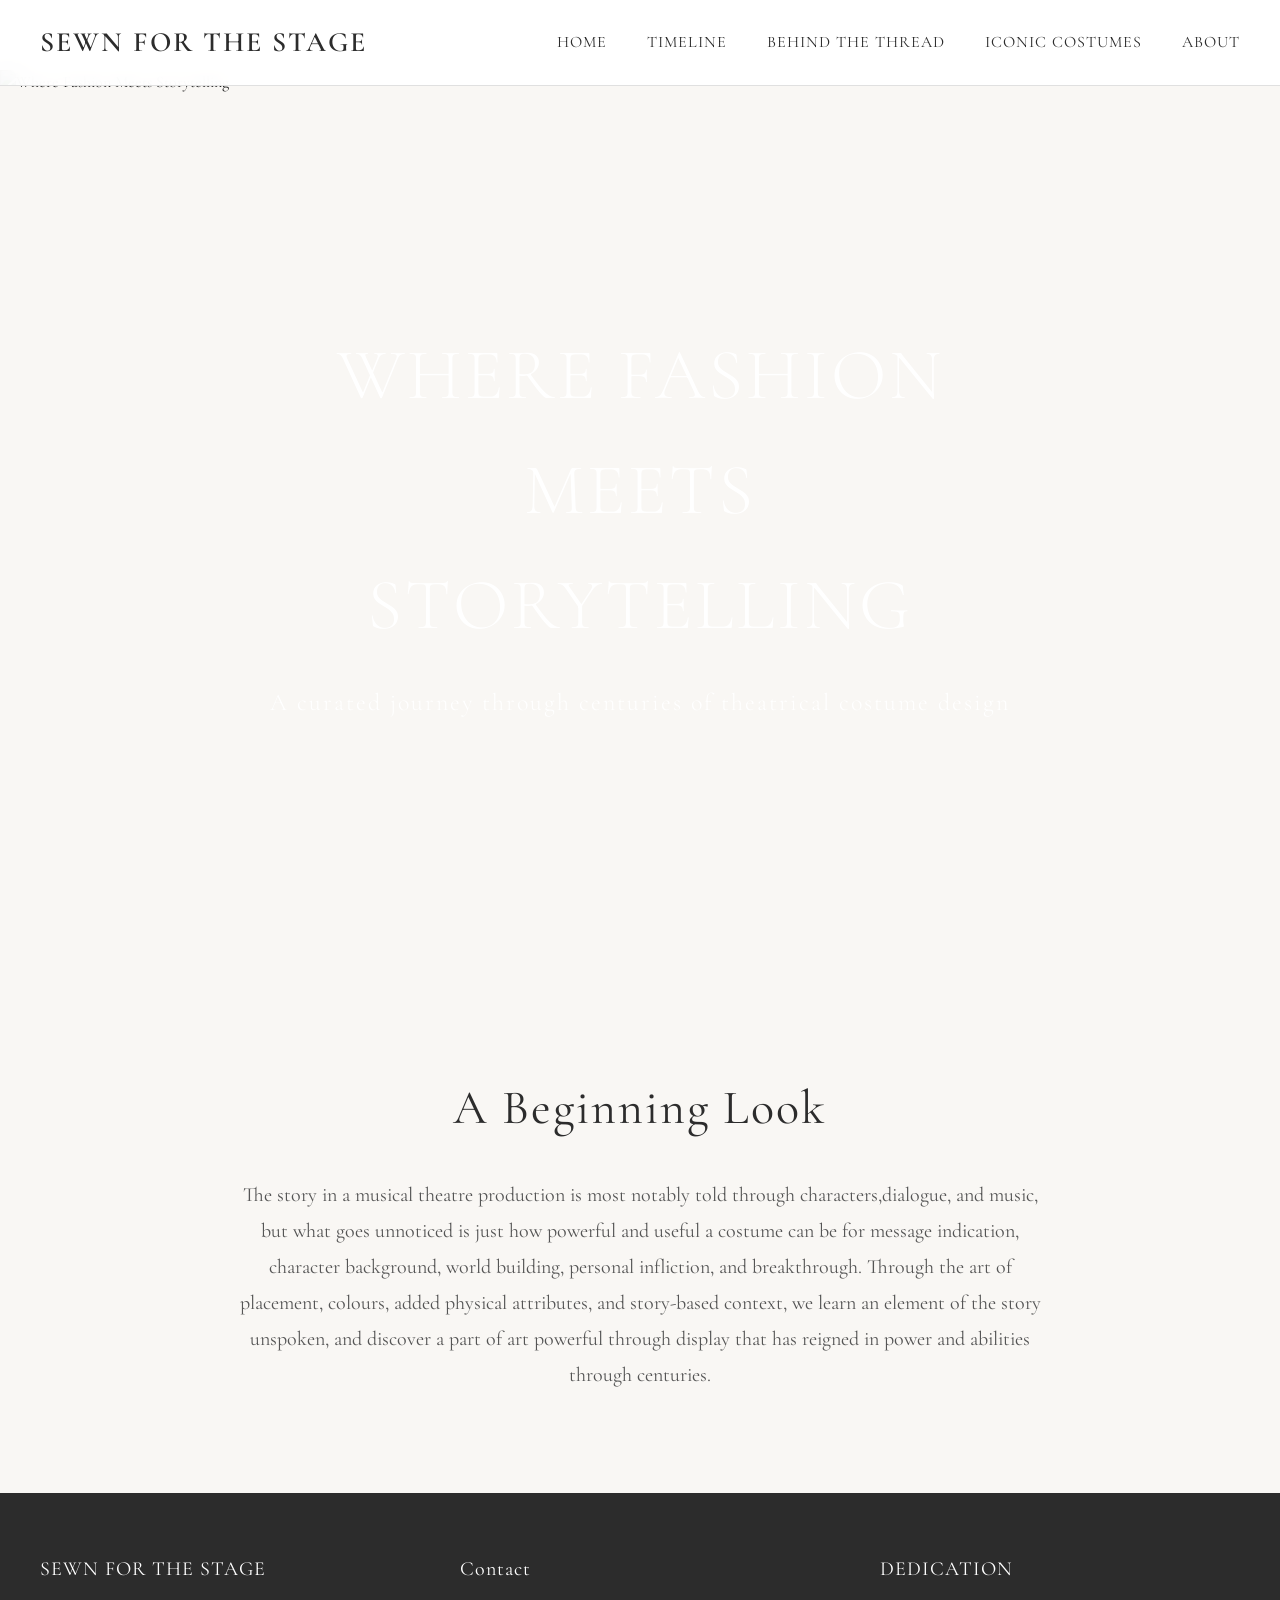
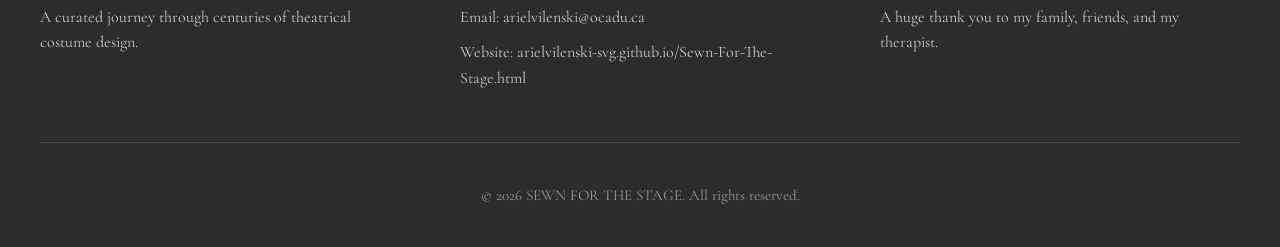
==== index.html @ 4f165902 "Update stylesheet link in index.html" ====
<!DOCTYPE html>
<html lang="en">
<head>
<meta charset="UTF-8">
<meta name="viewport" content="width=device-width, initial-scale=1.0">
<title>SEWN FOR THE STAGE</title>
<link rel="stylesheet" href="styles.css">
</head>

<body>

<header>
  <nav>
    <div class="logo">SEWN FOR THE STAGE</div>
    <div class="nav-links">
      <a href="index.html">HOME</a>
      <a href="timeline.html">TIMELINE</a>
      <a href="behindthethread.html">BEHIND THE THREAD</a>
      <a href="iconiccostumes.html">ICONIC COSTUMES</a>
      <a href="about.html">ABOUT</a>
    </div>
  </nav>
</header>
<section class="hero">
  <img class="hero-image" src="../images/cover-image.png" alt="Where Fashion Meets Storytelling">
  <div class="hero-content">
    <h1>WHERE FASHION MEETS STORYTELLING</h1>
    <p>A curated journey through centuries of theatrical costume design</p>
  </div>
</section>

<section class="intro">
  <div class="intro-content">
    <h2>A Beginning Look</h2>
    <p>The story in a musical theatre production is most notably told through characters,dialogue, and music, but what goes unnoticed is just how powerful and useful a costume can be for message indication, character background, world building, personal infliction, and breakthrough.

Through the art of placement, colours, added physical attributes, and story-based context, we learn an element of the story unspoken, and discover a part of art powerful through display that has reigned in power and abilities through centuries.

</p>
  </div>
</section>

<footer>
  <div class="footer-content">
    <div class="footer-section">
      <h4>SEWN FOR THE STAGE</h4>
      <p>A curated journey through centuries of theatrical costume design.</p>
    </div>
    <div class="footer-section">
      <h4>Contact</h4>
      <p>Email: arielvilenski@ocadu.ca</p>
      <a href="https://arielvilenski-svg.github.io/Sewn-For-The-Stage.html" target="_blank" rel="noopener noreferrer">Website: arielvilenski-svg.github.io/Sewn-For-The-Stage.html</a>
    </div>
    <div class="footer-section">
      <h4>DEDICATION</h4>
      <p>A huge thank you to my family, friends, and my therapist.</p>
    </div>
  </div>
  <div class="footer-bottom">
    <p>© 2026 SEWN FOR THE STAGE. All rights reserved.</p>
  </div>
</footer>

<script src="../js/script.js"></script>
</body>
</html>
---- styles.css ----
@import url('https://fonts.googleapis.com/css2?family=Cormorant+Garamond:wght@300;400;500;600&display=swap');

/* RESET & BASE */
*, *::before, *::after {
  box-sizing: border-box;
  margin: 0;
  padding: 0;
}

body {
  font-family: 'Cormorant Garamond', Georgia, serif;
  line-height: 1.6;
  color: #2c2c2c;
  background: #f9f7f4;
}

img { display: block; max-width: 100%; }
a { color: inherit; }

/* HEADER & NAV */
header {
  position: fixed;
  top: 0;
  width: 100%;
  background: rgba(255, 255, 255, 0.95);
  backdrop-filter: blur(10px);
  -webkit-backdrop-filter: blur(10px);
  border-bottom: 1px solid #e0e0e0;
  z-index: 1000;
}

nav {
  display: flex;
  justify-content: space-between;
  align-items: center;
  padding: 20px 40px;
  max-width: 1400px;
  margin: 0 auto;
}

.logo {
  font-size: 28px;
  font-weight: 600;
  letter-spacing: 2px;
  color: #2c2c2c;
  text-decoration: none;
}

.nav-links {
  display: flex;
  gap: 40px;
  list-style: none;
}

.nav-links a {
  text-decoration: none;
  color: #2c2c2c;
  font-size: 16px;
  letter-spacing: 1px;
  transition: color 0.3s;
}

.nav-links a:hover { color: #8b7355; }

/* HERO */
.hero {
  height: 100vh;
  position: relative;
  display: flex;
  align-items: center;
  justify-content: center;
  overflow: hidden;
  margin-top: 70px;
}

.hero-image {
  position: absolute;
  top: 0;
  left: 0;
  width: 100%;
  height: 100%;
  object-fit: cover;
  filter: brightness(0.7);
}

.hero-content {
  position: relative;
  z-index: 1;
  text-align: center;
  color: white;
  max-width: 800px;
  padding: 0 20px;
}

.hero-content h1 {
  font-size: 72px;
  margin-bottom: 20px;
  letter-spacing: 3px;
  font-weight: 300;
}

.hero-content p {
  font-size: 24px;
  letter-spacing: 2px;
  font-weight: 300;
}

/* INTRO */
.intro {
  padding: 100px 0;
  background: #f9f7f4;
}

.intro-content {
  max-width: 900px;
  margin: 0 auto;
  text-align: center;
  padding: 0 40px;
}

.intro-content h2 {
  font-size: 48px;
  margin-bottom: 30px;
  font-weight: 400;
  letter-spacing: 2px;
}

.intro-content p {
  font-size: 20px;
  line-height: 1.8;
  color: #555;
}

/* SECTION TITLE */
.section-title {
  text-align: center;
  font-size: 48px;
  margin-bottom: 60px;
  font-weight: 400;
  letter-spacing: 2px;
  color: #2c2c2c;
}

/* TIMELINE */
.timeline {
  padding: 100px 0;
  background: #f9f7f4;
}

.timeline-container {
  max-width: 1200px;
  margin: 0 auto;
  padding: 0 40px;
}

.timeline-item {
  display: grid;
  grid-template-columns: 1fr 1fr;
  gap: 60px;
  margin-bottom: 80px;
  align-items: center;
}

.timeline-item:nth-child(even) .timeline-content { order: 2; }
.timeline-item:nth-child(even) .timeline-image { order: 1; }

.timeline-image {
  width: 100%;
  height: 400px;
  overflow: hidden;
  border-radius: 2px;
}

.timeline-image img {
  width: 100%;
  height: 100%;
  object-fit: cover;
  transition: transform 0.4s ease;
}

.timeline-image img.zoomed-out-image {
  object-fit: contain;
  padding: 18px;
  background: #efe8dc;
  transform: scale(0.9);
}

.timeline-image img.lower-framed-image {
  object-position: center 28%;
}

.timeline-image img:hover { transform: scale(1.03); }

.timeline-image img.zoomed-out-image:hover {
  transform: scale(0.94);
}

.timeline-content h3 {
  font-size: 36px;
  margin-bottom: 15px;
  font-weight: 400;
  letter-spacing: 1px;
}

.timeline-content .era {
  font-size: 18px;
  color: #8b7355;
  margin-bottom: 15px;
  letter-spacing: 1px;
  font-style: italic;
}

.timeline-content p {
  font-size: 18px;
  line-height: 1.8;
  color: #555;
}

/* ABOUT PAGE */
.about-hero {
  padding: 160px 40px 80px;
  text-align: center;
  background: #f9f7f4;
}

.about-hero h1 {
  font-size: 60px;
  font-weight: 300;
  letter-spacing: 3px;
  margin-bottom: 20px;
}

.about-hero p {
  font-size: 22px;
  color: #555;
  max-width: 700px;
  margin: 0 auto;
  line-height: 1.8;
}

.about-layout {
  max-width: 1200px;
  margin: 0 auto;
  padding: 80px 40px;
  display: grid;
  grid-template-columns: 2fr 1fr;
  gap: 80px;
  align-items: start;
}

.about-text h2 {
  font-size: 42px;
  font-weight: 400;
  letter-spacing: 2px;
  margin-bottom: 30px;
}

.about-text p {
  font-size: 20px;
  line-height: 1.9;
  color: #555;
  margin-bottom: 24px;
}

.about-side h3 {
  font-size: 28px;
  font-weight: 400;
  letter-spacing: 1px;
  margin-bottom: 20px;
  color: #2c2c2c;
}

.about-side p,
.about-side li {
  font-size: 18px;
  color: #555;
  line-height: 1.8;
  margin-bottom: 12px;
}

.about-side ul { list-style: none; padding: 0; }
.about-side ul li::before { content: '— '; color: #8b7355; }

.about-text ul {
  list-style: none;
  padding: 0;
  margin-bottom: 24px;
}

.about-text li {
  font-size: 20px;
  color: #555;
  line-height: 1.8;
  margin-bottom: 12px;
  padding-left: 24px;
  position: relative;
}

.about-text li::before {
  content: '\2014\00a0';
  color: #8b7355;
  position: absolute;
  left: 0;
}

.about-side img {
  width: 100%;
  height: auto;
  border-radius: 2px;
  display: block;
}

.caption {
  font-size: 14px;
  color: #888;
  margin-top: 10px;
  font-style: italic;
  line-height: 1.5;
}

/* GALLERY / BEHIND THE THREAD */
.gallery-page {
  padding: 120px 40px 80px;
  max-width: 1400px;
  margin: 0 auto;
}

.gallery-section { margin-bottom: 80px; }

.gallery-section h2 {
  font-size: 36px;
  font-weight: 400;
  letter-spacing: 2px;
  margin-bottom: 30px;
  color: #2c2c2c;
}

.gallery-grid {
  display: grid;
  grid-template-columns: repeat(3, 1fr);
  gap: 20px;
}

.gallery-item {
  overflow: hidden;
  border-radius: 2px;
  cursor: pointer;
}

.gallery-item img {
  width: 100%;
  height: 300px;
  object-fit: cover;
  transition: transform 0.4s ease;
  display: block;
}

.gallery-item img:hover { transform: scale(1.04); }

.behind-thread-page .gallery-item {
  overflow: visible;
  cursor: default;
}

.behind-thread-page .gallery-item img:hover {
  transform: none;
}

.behind-thread-page .image-subheading {
  margin-top: 12px;
  font-size: 20px;
  line-height: 1.5;
  font-weight: 400;
  letter-spacing: 0.3px;
  color: #555;
}

/* LIGHTBOX */
.lightbox {
  display: none;
  position: fixed;
  inset: 0;
  background: rgba(0, 0, 0, 0.9);
  z-index: 2000;
  align-items: center;
  justify-content: center;
}

.lightbox.active { display: flex; }

.lightbox-panel {
  width: min(92vw, 980px);
  display: grid;
  gap: 14px;
}

.lightbox img {
  max-width: 90vw;
  max-height: 70vh;
  width: 100%;
  object-fit: contain;
  border-radius: 2px;
}

.lightbox-textbox {
  background: rgba(255, 255, 255, 0.96);
  color: #2c2c2c;
  padding: 18px 20px;
  border-radius: 2px;
}

.lightbox-textbox h3 {
  font-size: 26px;
  font-weight: 500;
  letter-spacing: 0.5px;
  margin-bottom: 6px;
}

.lightbox-textbox p {
  font-size: 18px;
  line-height: 1.6;
  color: #555;
}

.lightbox .close {
  position: absolute;
  top: 24px;
  right: 36px;
  font-size: 48px;
  color: white;
  cursor: pointer;
  line-height: 1;
  font-family: sans-serif;
  opacity: 0.8;
  transition: opacity 0.2s;
}

.lightbox .close:hover { opacity: 1; }

/* MODAL */
.modal-overlay {
  display: none;
  position: fixed;
  inset: 0;
  background: rgba(0, 0, 0, 0.75);
  z-index: 2000;
  align-items: center;
  justify-content: center;
}

.modal-overlay.active { display: flex; }

.modal {
  background: #fff;
  max-width: 700px;
  width: 90%;
  max-height: 90vh;
  overflow-y: auto;
  padding: 50px;
  position: relative;
  border-radius: 2px;
}

.modal h2 {
  font-size: 36px;
  font-weight: 400;
  letter-spacing: 1px;
  margin-bottom: 10px;
}

.modal .era {
  font-size: 18px;
  color: #8b7355;
  font-style: italic;
  margin-bottom: 20px;
}

.modal p { font-size: 18px; line-height: 1.8; color: #555; }

.modal-close {
  position: absolute;
  top: 20px;
  right: 24px;
  font-size: 32px;
  background: none;
  border: none;
  cursor: pointer;
  color: #2c2c2c;
  line-height: 1;
  font-family: sans-serif;
  opacity: 0.6;
  transition: opacity 0.2s;
}

.modal-close:hover { opacity: 1; }

/* FOOTER */
footer {
  background: #2c2c2c;
  color: white;
  padding: 60px 40px 40px;
}

.footer-content {
  max-width: 1400px;
  margin: 0 auto;
  display: grid;
  grid-template-columns: repeat(3, 1fr);
  gap: 60px;
  margin-bottom: 40px;
}

.footer-section h4 {
  font-size: 20px;
  margin-bottom: 20px;
  font-weight: 400;
  letter-spacing: 1px;
}

.footer-section p,
.footer-section a {
  font-size: 16px;
  color: #ccc;
  text-decoration: none;
  display: block;
  margin-bottom: 10px;
  line-height: 1.6;
}

.footer-section a:hover { color: #8b7355; }

.footer-bottom {
  text-align: center;
  padding-top: 40px;
  border-top: 1px solid #444;
  color: #999;
  font-size: 15px;
}

/* RESPONSIVE 968px */
@media (max-width: 968px) {
  .timeline-item { grid-template-columns: 1fr; gap: 30px; }
  .timeline-item:nth-child(even) .timeline-content,
  .timeline-item:nth-child(even) .timeline-image { order: initial; }
  .hero-content h1 { font-size: 48px; }
  .about-layout { grid-template-columns: 1fr; gap: 40px; }
  .footer-content { grid-template-columns: 1fr; gap: 40px; }
  .gallery-grid { grid-template-columns: repeat(2, 1fr); }
}

/* RESPONSIVE 640px */
@media (max-width: 640px) {
  nav { padding: 20px; flex-direction: column; gap: 16px; }
  .nav-links { gap: 20px; flex-wrap: wrap; justify-content: center; }
  .hero-content h1 { font-size: 36px; }
  .hero-content p { font-size: 18px; }
  .section-title { font-size: 36px; }
  .intro-content h2 { font-size: 36px; }
  .about-hero h1 { font-size: 42px; }
  .timeline-image { height: 260px; }
  .gallery-grid { grid-template-columns: 1fr; }
  .gallery-page { padding: 120px 20px 60px; }
  .timeline-container { padding: 0 20px; }
  footer { padding: 40px 20px 30px; }

  .lightbox-panel {
    width: min(94vw, 700px);
    gap: 10px;
  }

  .lightbox img {
    max-height: 60vh;
  }

  .lightbox-textbox h3 {
    font-size: 22px;
  }

  .lightbox-textbox p {
    font-size: 16px;
  }

  .behind-thread-page .image-subheading {
    font-size: 18px;
  }
}
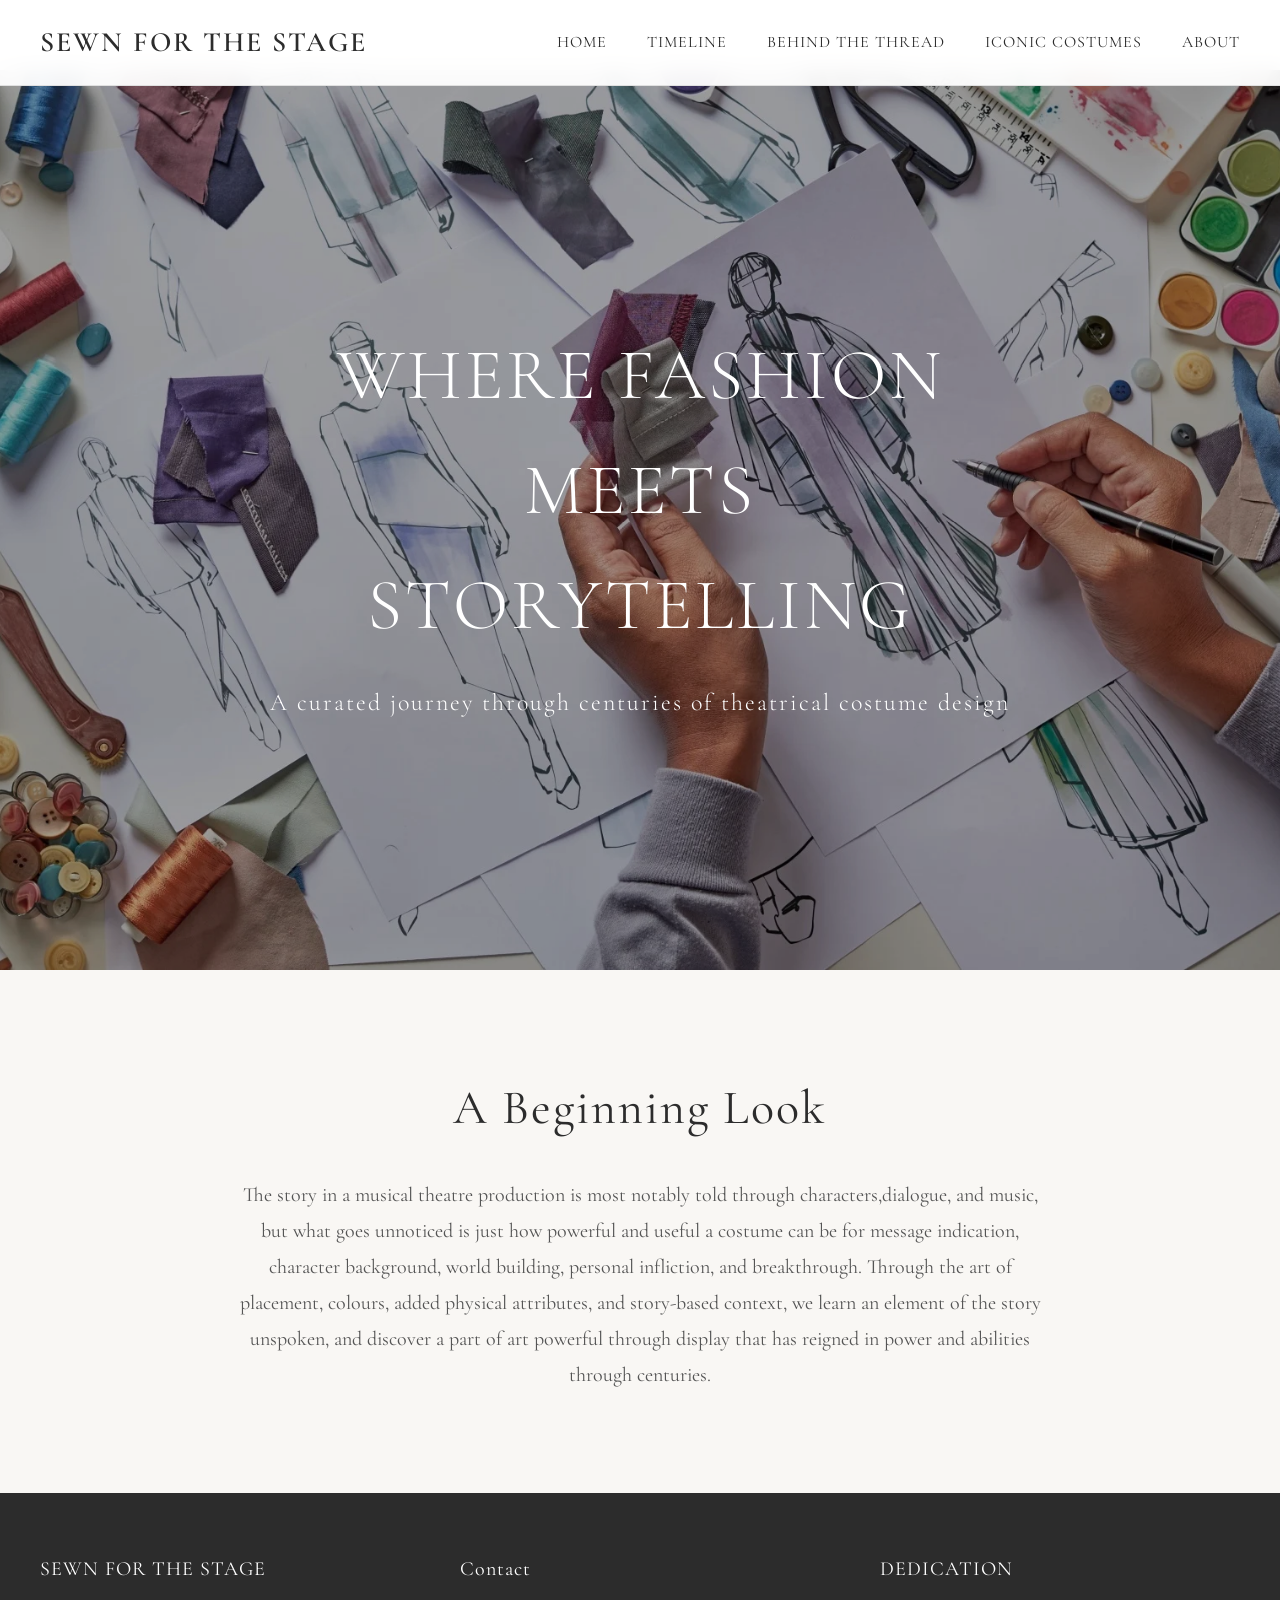
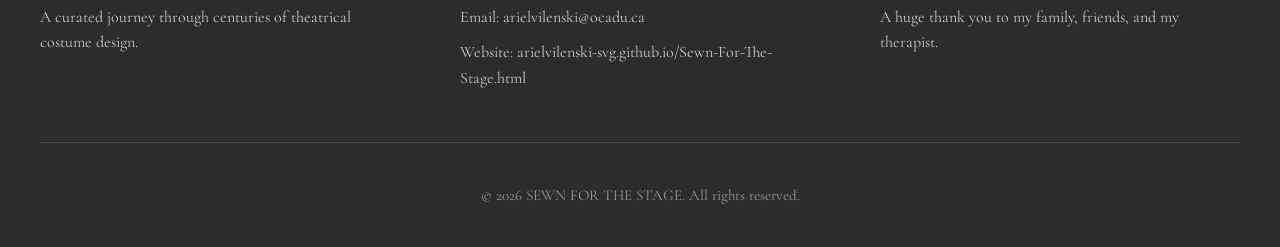
==== commit 85a0f03c: "Add mobile responsive improvements with hamburger menu and better scaling Agent-Logs-Url: https://gi" ====
--- a/index.html
+++ b/index.html
@@ -12,7 +12,12 @@
 <header>
   <nav>
     <div class="logo">SEWN FOR THE STAGE</div>
-    <div class="nav-links">
+    <button class="hamburger" id="hamburger" aria-label="Toggle navigation" aria-expanded="false">
+      <span></span>
+      <span></span>
+      <span></span>
+    </button>
+    <div class="nav-links" id="nav-links">
       <a href="index.html">HOME</a>
       <a href="timeline.html">TIMELINE</a>
       <a href="behindthethread.html">BEHIND THE THREAD</a>
@@ -22,7 +27,7 @@
   </nav>
 </header>
 <section class="hero">
-  <img class="hero-image" src="../images/cover-image.png" alt="Where Fashion Meets Storytelling">
+  <img class="hero-image" src="images/cover-image.png" alt="Where Fashion Meets Storytelling">
   <div class="hero-content">
     <h1>WHERE FASHION MEETS STORYTELLING</h1>
     <p>A curated journey through centuries of theatrical costume design</p>
@@ -61,6 +66,6 @@
   </div>
 </footer>
 
-<script src="../js/script.js"></script>
+<script src="script.js"></script>
 </body>
 </html>
--- a/styles.css
+++ b/styles.css
@@ -61,6 +61,32 @@
 }
 
 .nav-links a:hover { color: #8b7355; }
+
+/* HAMBURGER MENU BUTTON */
+.hamburger {
+  display: none;
+  flex-direction: column;
+  justify-content: center;
+  gap: 5px;
+  background: none;
+  border: none;
+  cursor: pointer;
+  padding: 4px;
+  z-index: 1001;
+}
+
+.hamburger span {
+  display: block;
+  width: 24px;
+  height: 2px;
+  background: #2c2c2c;
+  border-radius: 2px;
+  transition: transform 0.3s ease, opacity 0.3s ease;
+}
+
+.hamburger.open span:nth-child(1) { transform: translateY(7px) rotate(45deg); }
+.hamburger.open span:nth-child(2) { opacity: 0; transform: scaleX(0); }
+.hamburger.open span:nth-child(3) { transform: translateY(-7px) rotate(-45deg); }
 
 /* HERO */
 .hero {
@@ -548,39 +574,94 @@
   .gallery-grid { grid-template-columns: repeat(2, 1fr); }
 }
 
-/* RESPONSIVE 640px */
+/* RESPONSIVE 768px (TABLET) */
+@media (max-width: 768px) {
+  /* Hamburger menu */
+  .hamburger { display: flex; }
+  nav { padding: 16px 24px; position: relative; }
+  .nav-links {
+    display: none;
+    position: absolute;
+    top: 100%;
+    left: 0;
+    right: 0;
+    flex-direction: column;
+    background: rgba(255, 255, 255, 0.98);
+    padding: 16px 24px;
+    gap: 14px;
+    border-bottom: 1px solid #e0e0e0;
+    z-index: 999;
+  }
+  .nav-links.open { display: flex; }
+  .logo { font-size: 20px; letter-spacing: 1px; }
+  .hero-content h1 { font-size: 42px; }
+  .hero-content p { font-size: 20px; }
+  .intro { padding: 70px 0; }
+  .intro-content h2 { font-size: 40px; }
+  .intro-content p { font-size: 18px; }
+  .section-title { font-size: 40px; margin-bottom: 45px; }
+  .timeline { padding: 70px 0; }
+  .timeline-content h3 { font-size: 30px; }
+  .about-hero { padding: 130px 30px 60px; }
+  .about-hero h1 { font-size: 48px; }
+  .about-layout { padding: 60px 30px; }
+  .gallery-page { padding: 110px 30px 60px; }
+  .gallery-section h2 { font-size: 32px; }
+}
+
+/* RESPONSIVE 640px (MOBILE) */
 @media (max-width: 640px) {
-  nav { padding: 20px; flex-direction: column; gap: 16px; }
-  .nav-links { gap: 20px; flex-wrap: wrap; justify-content: center; }
-  .hero-content h1 { font-size: 36px; }
-  .hero-content p { font-size: 18px; }
-  .section-title { font-size: 36px; }
-  .intro-content h2 { font-size: 36px; }
-  .about-hero h1 { font-size: 42px; }
-  .timeline-image { height: 260px; }
-  .gallery-grid { grid-template-columns: 1fr; }
-  .gallery-page { padding: 120px 20px 60px; }
+  nav { padding: 16px 20px; }
+  .logo { font-size: 18px; }
+
+  /* Hero */
+  .hero { height: 80vh; min-height: 480px; }
+  .hero-content h1 { font-size: 30px; letter-spacing: 1px; }
+  .hero-content p { font-size: 16px; letter-spacing: 1px; }
+
+  /* Typography */
+  .section-title { font-size: 28px; margin-bottom: 36px; }
+  .intro { padding: 56px 0; }
+  .intro-content { padding: 0 20px; }
+  .intro-content h2 { font-size: 28px; }
+  .intro-content p { font-size: 16px; }
+
+  /* Timeline */
+  .timeline { padding: 56px 0; }
   .timeline-container { padding: 0 20px; }
+  .timeline-image { height: 220px; }
+  .timeline-item { margin-bottom: 50px; }
+  .timeline-content h3 { font-size: 24px; }
+  .timeline-content .era { font-size: 15px; }
+  .timeline-content p { font-size: 16px; }
+
+  /* About */
+  .about-hero { padding: 110px 20px 44px; }
+  .about-hero h1 { font-size: 34px; }
+  .about-hero p { font-size: 17px; }
+  .about-layout { padding: 40px 20px; }
+  .about-text h2 { font-size: 28px; }
+  .about-text p, .about-text li { font-size: 16px; }
+  .about-side h3 { font-size: 22px; }
+
+  /* Gallery */
+  .gallery-grid { grid-template-columns: 1fr; gap: 16px; }
+  .gallery-page { padding: 100px 16px 50px; }
+  .gallery-section h2 { font-size: 26px; }
+  .gallery-item img { height: 240px; }
+  .behind-thread-page .image-subheading { font-size: 15px; }
+
+  /* Lightbox */
+  .lightbox-panel { width: min(94vw, 700px); gap: 10px; }
+  .lightbox img { max-height: 55vh; }
+  .lightbox-textbox h3 { font-size: 20px; }
+  .lightbox-textbox p { font-size: 15px; }
+  .lightbox .close { top: 12px; right: 16px; font-size: 36px; }
+
+  /* Footer */
   footer { padding: 40px 20px 30px; }
-
-  .lightbox-panel {
-    width: min(94vw, 700px);
-    gap: 10px;
-  }
-
-  .lightbox img {
-    max-height: 60vh;
-  }
-
-  .lightbox-textbox h3 {
-    font-size: 22px;
-  }
-
-  .lightbox-textbox p {
-    font-size: 16px;
-  }
-
-  .behind-thread-page .image-subheading {
-    font-size: 18px;
-  }
-}
+  .footer-content { gap: 28px; }
+  .footer-section h4 { font-size: 17px; }
+  .footer-section p, .footer-section a { font-size: 14px; }
+  .footer-bottom { font-size: 13px; }
+}
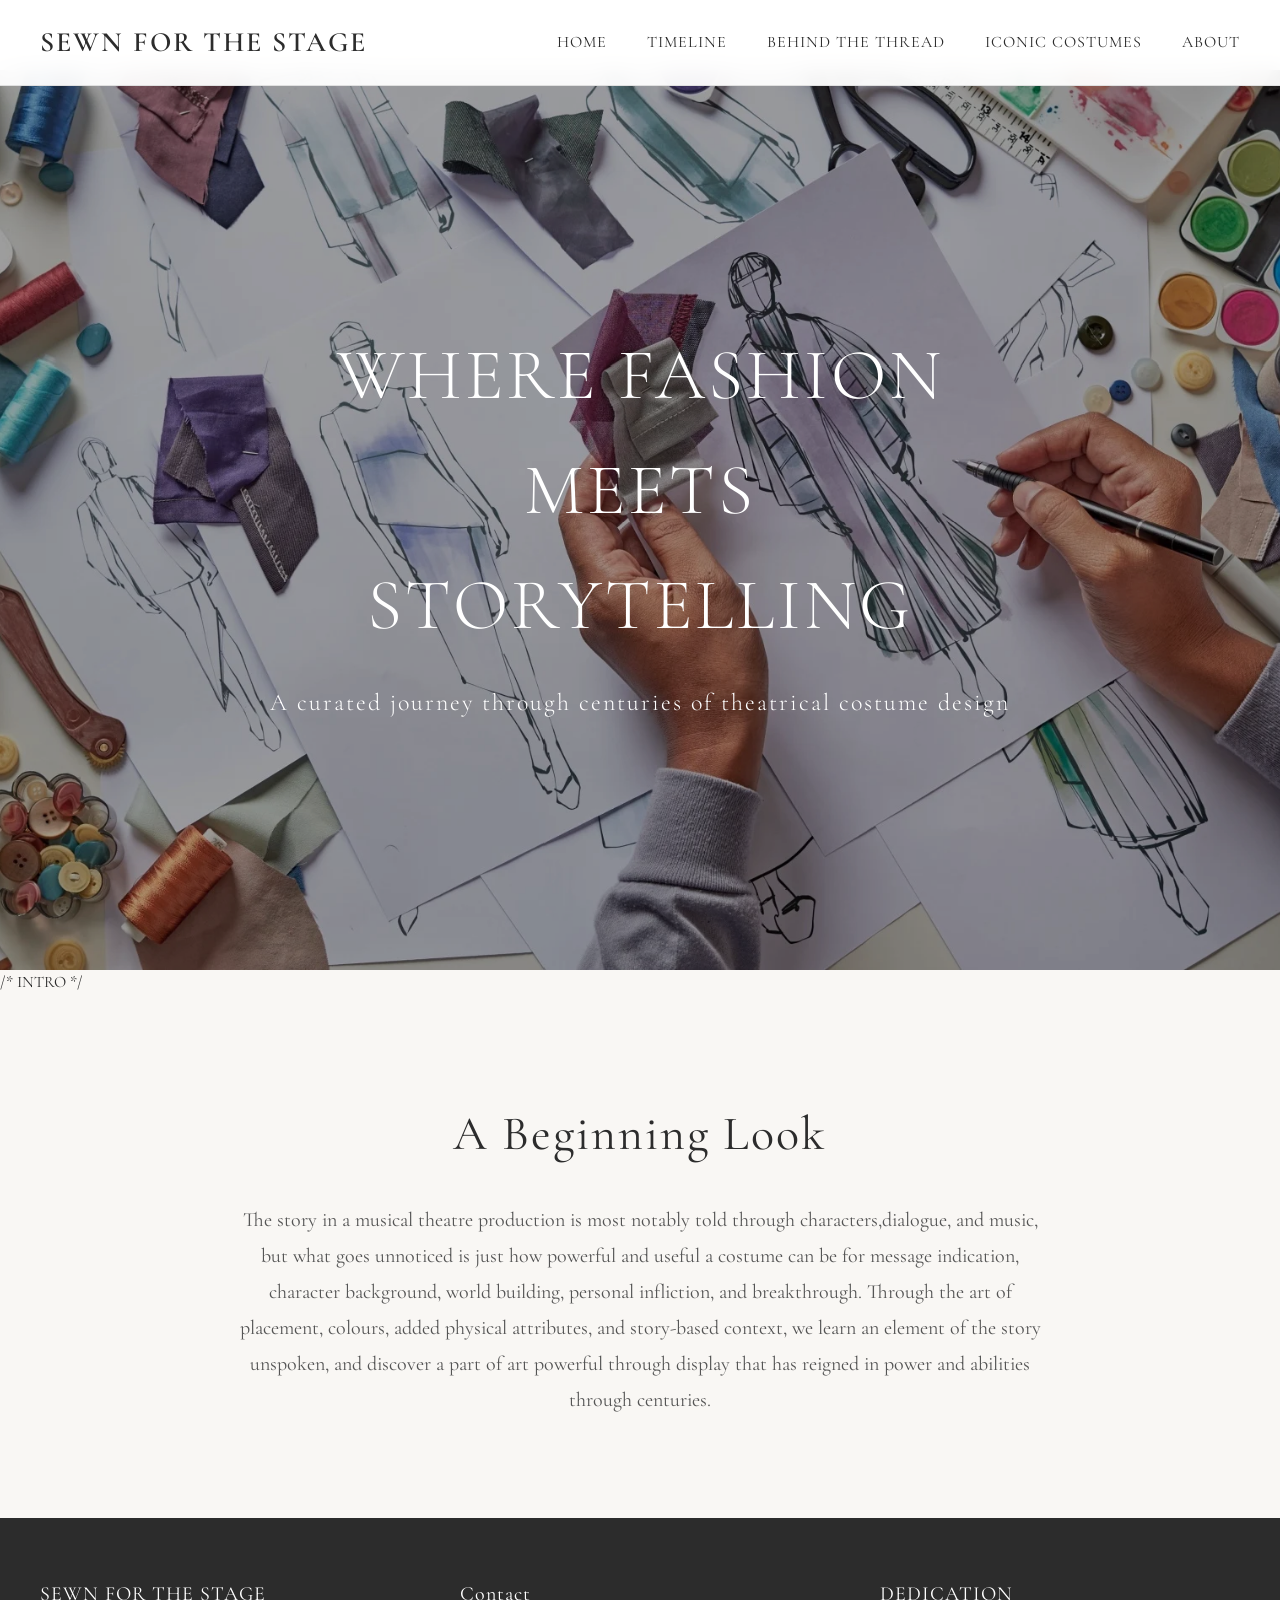
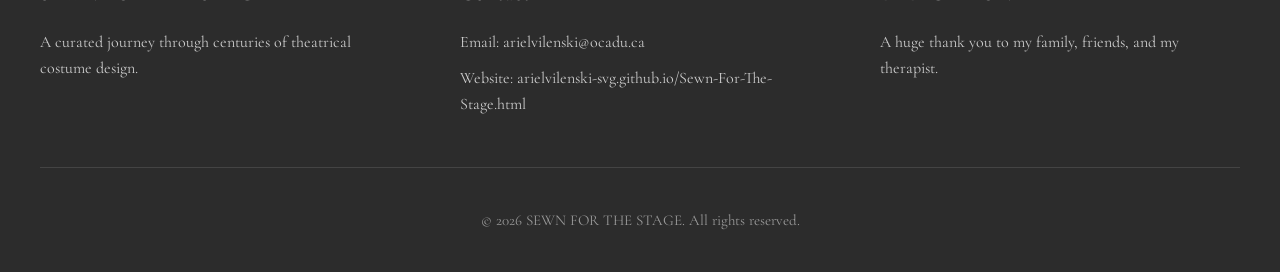
==== commit 9be060d6: "Update index.html" ====
--- a/index.html
+++ b/index.html
@@ -33,7 +33,7 @@
     <p>A curated journey through centuries of theatrical costume design</p>
   </div>
 </section>
-
+/* INTRO */
 <section class="intro">
   <div class="intro-content">
     <h2>A Beginning Look</h2>
--- a/styles.css
+++ b/styles.css
@@ -344,7 +344,7 @@
   line-height: 1.5;
 }
 
-/* GALLERY / BEHIND THE THREAD */
+/* BEHIND THE THREAD */
 .gallery-page {
   padding: 120px 40px 80px;
   max-width: 1400px;
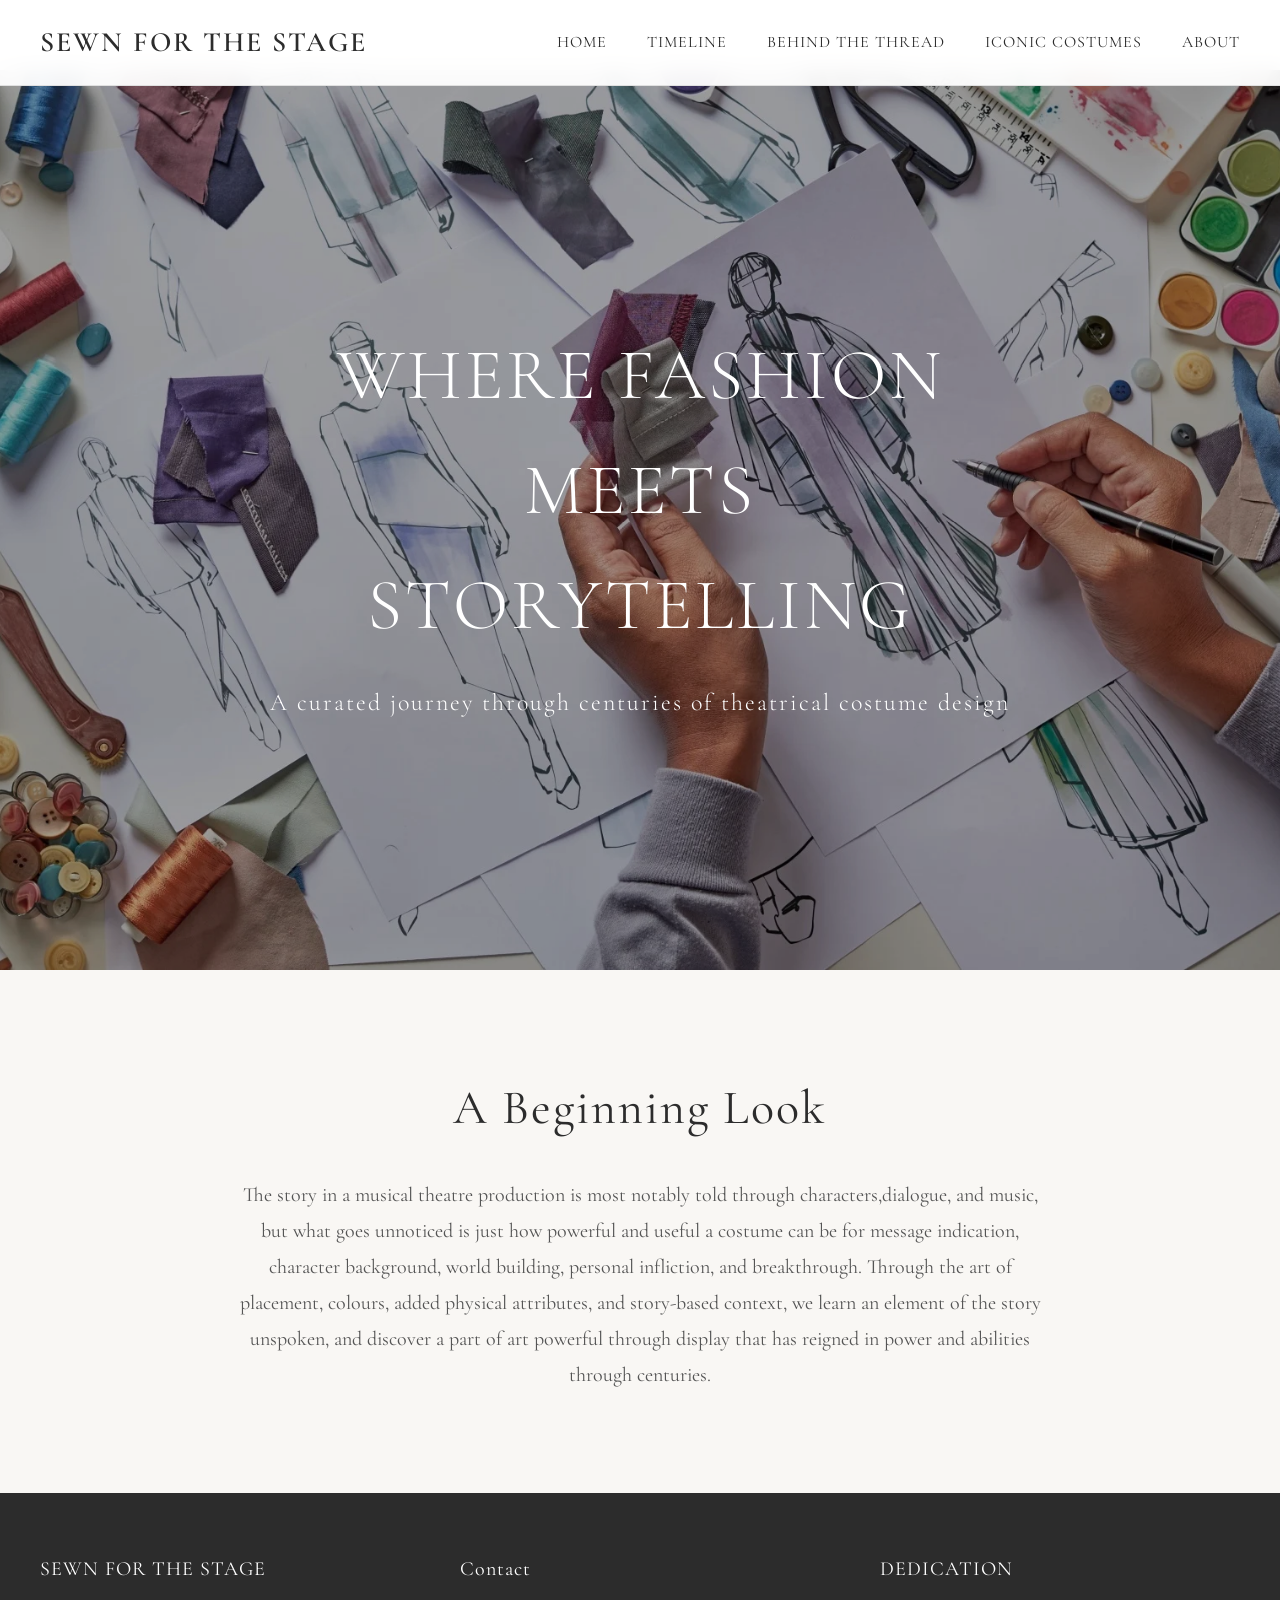
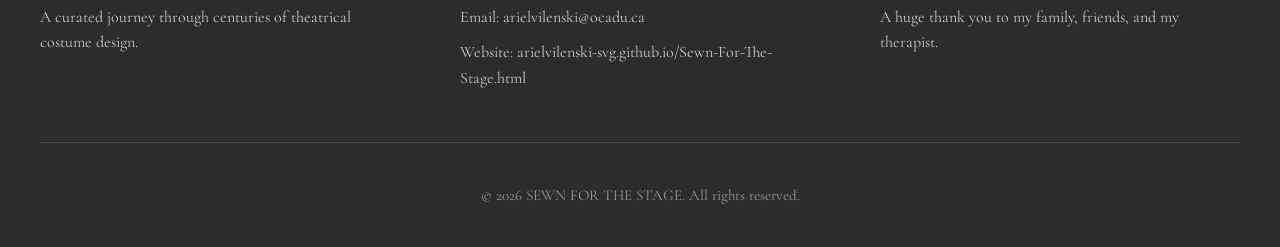
==== commit 38a63e0c: "Update index.html" ====
--- a/index.html
+++ b/index.html
@@ -33,7 +33,7 @@
     <p>A curated journey through centuries of theatrical costume design</p>
   </div>
 </section>
-/* INTRO */
+
 <section class="intro">
   <div class="intro-content">
     <h2>A Beginning Look</h2>
